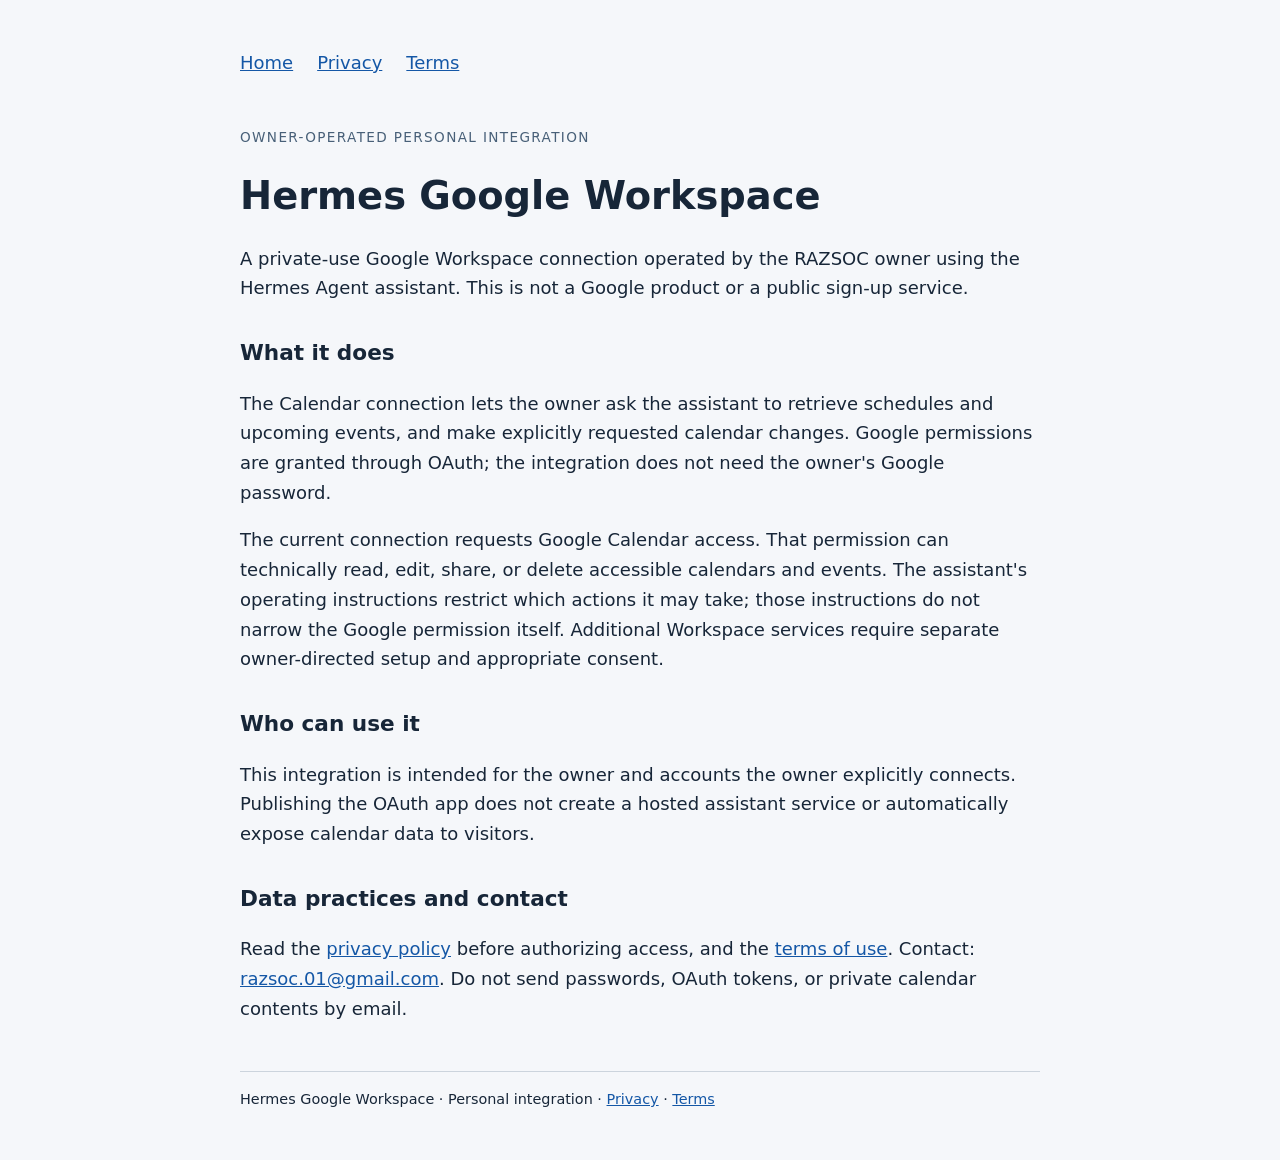
==== index.html @ 3c20d004 "Publish personal Google Workspace integration branding pages" ====
<!doctype html>
<html lang="en"><head><meta charset="utf-8"><meta name="viewport" content="width=device-width, initial-scale=1"><title>Hermes Google Workspace</title><link rel="stylesheet" href="style.css"></head><body><main><nav aria-label="Main navigation"><a href="index.html">Home</a><a href="privacy.html">Privacy</a><a href="terms.html">Terms</a></nav><p class="eyebrow">OWNER-OPERATED PERSONAL INTEGRATION</p><h1>Hermes Google Workspace</h1><p>A private-use Google Workspace connection operated by the RAZSOC owner using the Hermes Agent assistant. This is not a Google product or a public sign-up service.</p><h2>What it does</h2><p>The Calendar connection lets the owner ask the assistant to retrieve schedules and upcoming events, and make explicitly requested calendar changes. Google permissions are granted through OAuth; the integration does not need the owner's Google password.</p><p>The current connection requests Google Calendar access. That permission can technically read, edit, share, or delete accessible calendars and events. The assistant's operating instructions restrict which actions it may take; those instructions do not narrow the Google permission itself. Additional Workspace services require separate owner-directed setup and appropriate consent.</p><h2>Who can use it</h2><p>This integration is intended for the owner and accounts the owner explicitly connects. Publishing the OAuth app does not create a hosted assistant service or automatically expose calendar data to visitors.</p><h2>Data practices and contact</h2><p>Read the <a href="privacy.html">privacy policy</a> before authorizing access, and the <a href="terms.html">terms of use</a>. Contact: <a href="mailto:razsoc.01@gmail.com">razsoc.01@gmail.com</a>. Do not send passwords, OAuth tokens, or private calendar contents by email.</p><footer>Hermes Google Workspace · Personal integration · <a href="privacy.html">Privacy</a> · <a href="terms.html">Terms</a></footer></main></body></html>
---- style.css ----
body{font:18px/1.65 system-ui,sans-serif;color:#172638;background:#f5f7fa;margin:0}main{max-width:800px;margin:3rem auto;padding:0 1.5rem}nav{display:flex;gap:1.5rem;flex-wrap:wrap;margin-bottom:3rem}a{color:#1457a6}h1{line-height:1.15;font-size:2.4rem}h2{font-size:1.35rem;margin-top:2rem}.eyebrow{font-size:.85rem;letter-spacing:.1em;color:#486078}footer{border-top:1px solid #ccd4dd;margin-top:3rem;padding-top:1rem;font-size:.9rem}li{margin:.5rem 0}
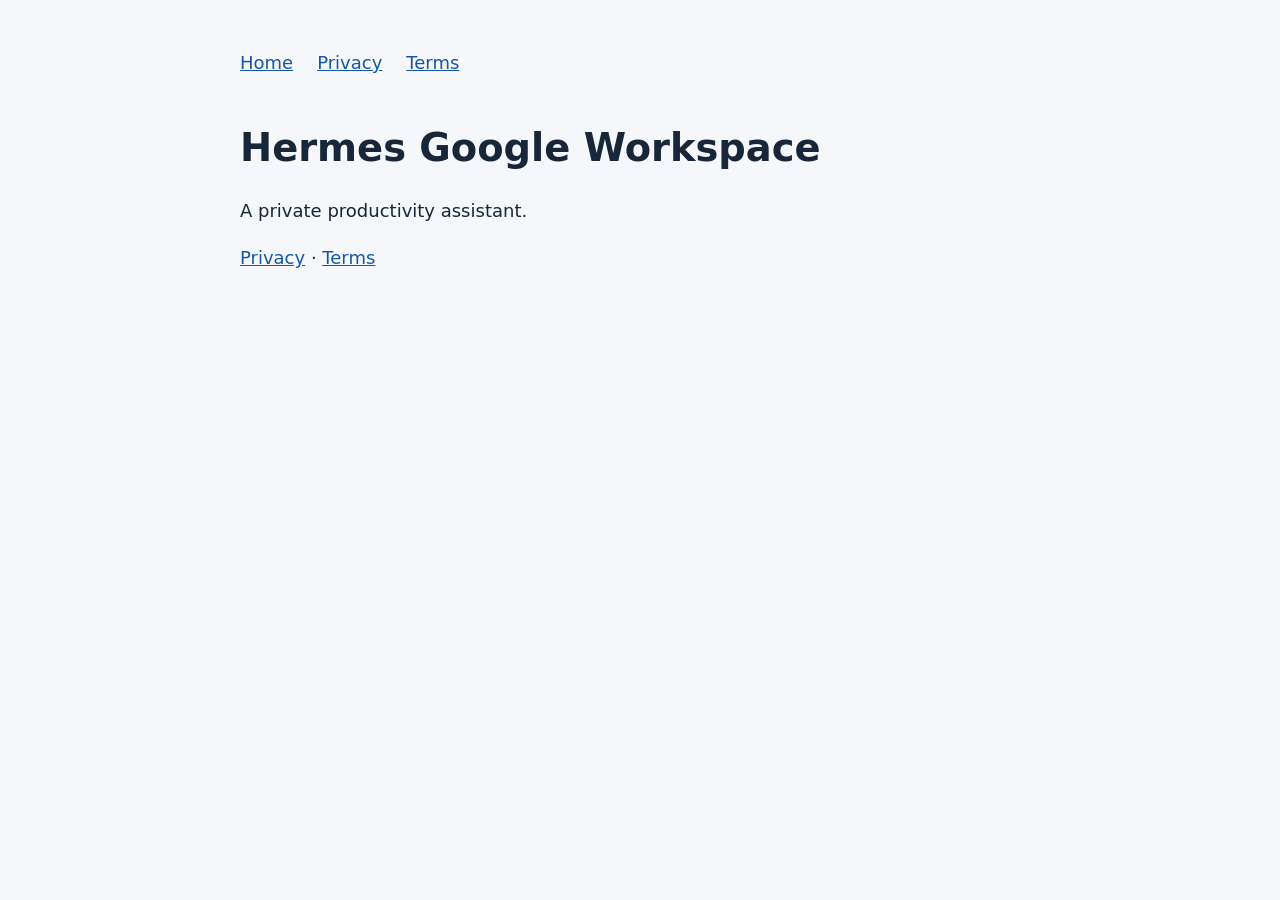
==== commit 6b0571c0: "Minimize public site disclosures" ====
--- a/index.html
+++ b/index.html
@@ -1,2 +1,2 @@
 <!doctype html>
-<html lang="en"><head><meta charset="utf-8"><meta name="viewport" content="width=device-width, initial-scale=1"><title>Hermes Google Workspace</title><link rel="stylesheet" href="style.css"></head><body><main><nav aria-label="Main navigation"><a href="index.html">Home</a><a href="privacy.html">Privacy</a><a href="terms.html">Terms</a></nav><p class="eyebrow">OWNER-OPERATED PERSONAL INTEGRATION</p><h1>Hermes Google Workspace</h1><p>A private-use Google Workspace connection operated by the RAZSOC owner using the Hermes Agent assistant. This is not a Google product or a public sign-up service.</p><h2>What it does</h2><p>The Calendar connection lets the owner ask the assistant to retrieve schedules and upcoming events, and make explicitly requested calendar changes. Google permissions are granted through OAuth; the integration does not need the owner's Google password.</p><p>The current connection requests Google Calendar access. That permission can technically read, edit, share, or delete accessible calendars and events. The assistant's operating instructions restrict which actions it may take; those instructions do not narrow the Google permission itself. Additional Workspace services require separate owner-directed setup and appropriate consent.</p><h2>Who can use it</h2><p>This integration is intended for the owner and accounts the owner explicitly connects. Publishing the OAuth app does not create a hosted assistant service or automatically expose calendar data to visitors.</p><h2>Data practices and contact</h2><p>Read the <a href="privacy.html">privacy policy</a> before authorizing access, and the <a href="terms.html">terms of use</a>. Contact: <a href="mailto:razsoc.01@gmail.com">razsoc.01@gmail.com</a>. Do not send passwords, OAuth tokens, or private calendar contents by email.</p><footer>Hermes Google Workspace · Personal integration · <a href="privacy.html">Privacy</a> · <a href="terms.html">Terms</a></footer></main></body></html>
+<html lang="en"><head><meta charset="utf-8"><meta name="viewport" content="width=device-width, initial-scale=1"><title>Hermes Google Workspace</title><link rel="stylesheet" href="style.css"></head><body><main><nav aria-label="Main navigation"><a href="index.html">Home</a><a href="privacy.html">Privacy</a><a href="terms.html">Terms</a></nav><h1>Hermes Google Workspace</h1><p>A private productivity assistant.</p><p><a href="privacy.html">Privacy</a> · <a href="terms.html">Terms</a></p></main></body></html>
